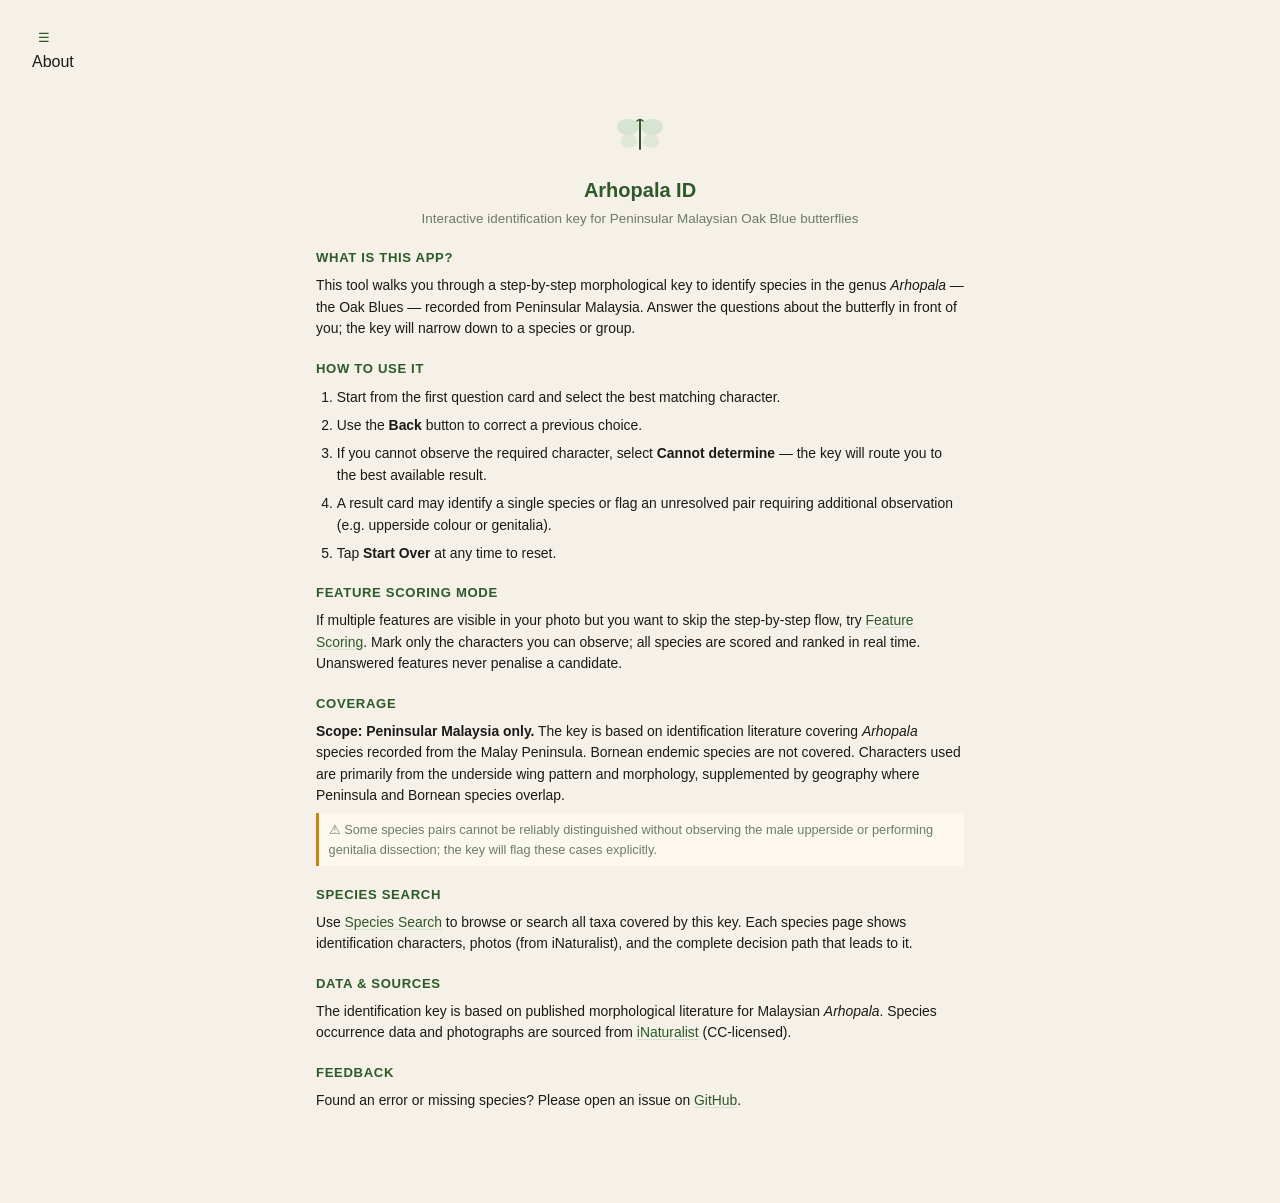
==== about.html @ 47abb202 "Add about.html; link About nav to page; add iNat icon to Feature Scoring candidates - Create about.h" ====
<!DOCTYPE html>
<html lang="en">
<head>
  <meta charset="UTF-8">
  <meta name="viewport" content="width=device-width, initial-scale=1.0">
  <meta name="description" content="About Arhopala ID — interactive identification key for Peninsular Malaysian Oak Blue butterflies.">
  <meta name="theme-color" content="#2d5a27">
  <title>Arhopala ID — About</title>
  <link rel="stylesheet" href="css/style.css">
</head>
<body>

  <div class="app-topbar">
    <button class="menu-btn app-topbar-menu-btn" id="menu-btn" aria-label="Open menu">&#9776;</button>
    <span class="app-topbar-title">About</span>
  </div>

  <div class="about-content" style="max-width:680px;margin:0 auto;padding:1rem 1rem 3rem;">

    <div class="about-hero">
      <div class="about-hero-icon" aria-hidden="true">
        <svg width="52" height="52" viewBox="0 0 52 52" fill="none">
          <ellipse cx="14" cy="20" rx="11" ry="8" fill="#d4e2d0" opacity="0.9"/>
          <ellipse cx="38" cy="20" rx="11" ry="8" fill="#d4e2d0" opacity="0.9"/>
          <ellipse cx="15" cy="34" rx="8" ry="7" fill="#d4e2d0" opacity="0.65"/>
          <ellipse cx="37" cy="34" rx="8" ry="7" fill="#d4e2d0" opacity="0.65"/>
          <line x1="26" y1="13" x2="26" y2="42" stroke="#2d5a27" stroke-width="2" stroke-linecap="round"/>
          <path d="M23 14 Q26 11 29 14" stroke="#2d5a27" stroke-width="1.5" stroke-linecap="round" fill="none"/>
        </svg>
      </div>
      <h3 class="about-app-name">Arhopala ID</h3>
      <p class="about-tagline">Interactive identification key for Peninsular Malaysian Oak Blue butterflies</p>
    </div>

    <section class="about-section">
      <h4 class="about-section-title">What is this app?</h4>
      <p>This tool walks you through a step-by-step morphological key to identify species in the genus <em>Arhopala</em> — the Oak Blues — recorded from Peninsular Malaysia. Answer the questions about the butterfly in front of you; the key will narrow down to a species or group.</p>
    </section>

    <section class="about-section">
      <h4 class="about-section-title">How to use it</h4>
      <ol class="about-steps">
        <li>Start from the first question card and select the best matching character.</li>
        <li>Use the <strong>Back</strong> button to correct a previous choice.</li>
        <li>If you cannot observe the required character, select <strong>Cannot determine</strong> — the key will route you to the best available result.</li>
        <li>A result card may identify a single species or flag an unresolved pair requiring additional observation (e.g. upperside colour or genitalia).</li>
        <li>Tap <strong>Start Over</strong> at any time to reset.</li>
      </ol>
    </section>

    <section class="about-section">
      <h4 class="about-section-title">Feature scoring mode</h4>
      <p>If multiple features are visible in your photo but you want to skip the step-by-step flow, try <a class="about-link" href="checklist.html">Feature Scoring</a>. Mark only the characters you can observe; all species are scored and ranked in real time. Unanswered features never penalise a candidate.</p>
    </section>

    <section class="about-section">
      <h4 class="about-section-title">Coverage</h4>
      <p><strong>Scope: Peninsular Malaysia only.</strong> The key is based on identification literature covering <em>Arhopala</em> species recorded from the Malay Peninsula. Bornean endemic species are not covered. Characters used are primarily from the underside wing pattern and morphology, supplemented by geography where Peninsula and Bornean species overlap.</p>
      <p class="about-note">⚠ Some species pairs cannot be reliably distinguished without observing the male upperside or performing genitalia dissection; the key will flag these cases explicitly.</p>
    </section>

    <section class="about-section">
      <h4 class="about-section-title">Species search</h4>
      <p>Use <a class="about-link" href="species.html">Species Search</a> to browse or search all taxa covered by this key. Each species page shows identification characters, photos (from iNaturalist), and the complete decision path that leads to it.</p>
    </section>

    <section class="about-section">
      <h4 class="about-section-title">Data &amp; sources</h4>
      <p>The identification key is based on published morphological literature for Malaysian <em>Arhopala</em>. Species occurrence data and photographs are sourced from <a class="about-link" href="https://www.inaturalist.org/taxa/47224" target="_blank" rel="noopener noreferrer">iNaturalist</a> (CC-licensed).</p>
    </section>

    <section class="about-section">
      <h4 class="about-section-title">Feedback</h4>
      <p>Found an error or missing species? Please open an issue on <a class="about-link" href="https://github.com/chancsc/Arhopala_id" target="_blank" rel="noopener noreferrer">GitHub</a>.</p>
    </section>

  </div>

  <!-- Hamburger menu overlay -->
  <div id="menu-overlay" class="menu-overlay" role="dialog" aria-modal="true" aria-label="Menu">
    <div class="menu-panel">
      <div class="menu-header">
        <h2 class="menu-title">Arhopala ID</h2>
        <button id="menu-close" class="menu-close" aria-label="Close menu">✕</button>
      </div>
      <nav class="menu-nav" aria-label="Navigation">
        <a href="index.html" class="menu-nav-item" aria-label="ID Key — step-by-step identification">
          <span class="menu-nav-item-label">ID Key</span>
          <span class="menu-nav-item-desc">Step-by-step identification</span>
        </a>
        <a href="checklist.html" class="menu-nav-item" aria-label="Feature Scoring — score multiple features at once">
          <span class="menu-nav-item-label">Feature Scoring</span>
          <span class="menu-nav-item-desc">Score multiple features at once</span>
        </a>
        <a href="species.html" class="menu-nav-item" aria-label="Species Search — browse all covered taxa">
          <span class="menu-nav-item-label">Species Search</span>
          <span class="menu-nav-item-desc">Browse all covered taxa</span>
        </a>
        <button class="menu-nav-item active" id="nav-about" aria-label="About — how to use this app">
          <span class="menu-nav-item-label">About</span>
          <span class="menu-nav-item-desc">How to use this app</span>
        </button>
      </nav>
    </div>
  </div>

  <script>
    (function () {
      const overlay  = document.getElementById('menu-overlay');
      const openBtn  = document.getElementById('menu-btn');
      const closeBtn = document.getElementById('menu-close');
      const aboutBtn = document.getElementById('nav-about');
      function open()  { overlay.classList.add('open');    document.body.style.overflow = 'hidden'; }
      function close() { overlay.classList.remove('open'); document.body.style.overflow = ''; }
      openBtn.addEventListener('click', open);
      closeBtn.addEventListener('click', close);
      if (aboutBtn) aboutBtn.addEventListener('click', close);
      overlay.addEventListener('click', e => { if (e.target === overlay) close(); });
      document.addEventListener('keydown', e => { if (e.key === 'Escape' && overlay.classList.contains('open')) close(); });
    })();
  </script>

</body>
</html>
---- css/style.css ----
/* ===== Reset & Base ===== */
*, *::before, *::after { box-sizing: border-box; margin: 0; padding: 0; }

:root {
  --bg: #f5f0e8;
  --primary: #2d5a27;
  --primary-light: #3d7a35;
  --accent: #c8860a;
  --card: #ffffff;
  --text: #1a1a1a;
  --text-muted: #6b7c6b;
  --border: #d4e2d0;
  --shadow: 0 4px 16px rgba(0, 0, 0, 0.10);
  --radius: 12px;
  --transition: 0.18s ease;
}

html { font-size: 16px; -webkit-text-size-adjust: 100%; }

body {
  background: var(--bg);
  color: var(--text);
  font-family: -apple-system, BlinkMacSystemFont, "Segoe UI", Roboto, "Helvetica Neue", sans-serif;
  line-height: 1.55;
  min-height: 100dvh;
  padding: 1rem;
}

/* ===== Loading ===== */
#loading {
  display: flex;
  flex-direction: column;
  align-items: center;
  justify-content: center;
  min-height: 60dvh;
  gap: 1rem;
  color: var(--text-muted);
}

.spinner {
  width: 40px; height: 40px;
  border: 3px solid var(--border);
  border-top-color: var(--primary);
  border-radius: 50%;
  animation: spin 0.75s linear infinite;
}

@keyframes spin { to { transform: rotate(360deg); } }

/* ===== App container ===== */
#app {
  max-width: 640px;
  margin: 0 auto;
  padding-bottom: 3rem;
}

/* ===== Header ===== */
.app-header {
  text-align: center;
  padding: 1.25rem 0 0.5rem;
}

.app-header h1 {
  font-size: 1.2rem;
  font-weight: 700;
  color: var(--primary);
  letter-spacing: 0.01em;
}

.app-header p {
  font-size: 0.8rem;
  color: var(--text-muted);
  margin-top: 0.15rem;
}

.header-alt-link {
  color: var(--accent);
  text-decoration: none;
  font-size: 0.78rem;
}
.header-alt-link:hover { text-decoration: underline; }

/* ===== Breadcrumb ===== */
.breadcrumb-wrap {
  padding: 0.5rem 0 0.25rem;
  overflow-x: auto;
  white-space: nowrap;
  -webkit-overflow-scrolling: touch;
}

.breadcrumb {
  display: inline-flex;
  align-items: center;
  gap: 0.25rem;
  font-size: 0.72rem;
  color: var(--text-muted);
  min-height: 1.4rem;
}

.breadcrumb .crumb { max-width: 140px; overflow: hidden; text-overflow: ellipsis; white-space: nowrap; }
.breadcrumb .sep { color: var(--border); user-select: none; }
.breadcrumb .crumb-start { font-weight: 600; color: var(--primary); }

/* ===== Progress bar ===== */
.progress-bar-track {
  height: 4px;
  background: var(--border);
  border-radius: 2px;
  margin-bottom: 0.75rem;
  overflow: hidden;
}

.progress-bar-fill {
  height: 100%;
  background: var(--primary);
  border-radius: 2px;
  transition: width 0.3s ease;
  min-width: 4px;
}

/* ===== Card ===== */
.card {
  background: var(--card);
  border-radius: var(--radius);
  box-shadow: var(--shadow);
  padding: 1.5rem;
  animation: slideIn 0.2s ease-out;
}

@keyframes slideIn {
  from { opacity: 0; transform: translateY(8px); }
  to   { opacity: 1; transform: translateY(0); }
}

/* ===== Back button ===== */
.back-btn {
  display: inline-flex;
  align-items: center;
  gap: 0.3rem;
  background: none;
  border: none;
  color: var(--primary);
  font-size: 0.85rem;
  font-weight: 600;
  cursor: pointer;
  padding: 0.25rem 0;
  margin-bottom: 1rem;
  transition: color var(--transition);
}

.back-btn:hover { color: var(--primary-light); }
.back-btn:disabled { opacity: 0.35; pointer-events: none; }
.back-btn svg { flex-shrink: 0; }

/* ===== Question node ===== */
.question-text {
  font-size: 1.2rem;
  font-weight: 700;
  line-height: 1.35;
  margin-bottom: 0.5rem;
}

.question-hint {
  font-size: 0.82rem;
  color: var(--text-muted);
  font-style: italic;
  margin-bottom: 1.25rem;
  padding-left: 0.75rem;
  border-left: 3px solid var(--border);
}

.choices {
  display: flex;
  flex-direction: column;
  gap: 0.6rem;
}

.choice-btn {
  display: block;
  width: 100%;
  min-height: 48px;
  padding: 0.7rem 1rem;
  background: transparent;
  border: 2px solid var(--primary);
  border-radius: 8px;
  color: var(--primary);
  font-size: 0.95rem;
  font-weight: 500;
  text-align: left;
  cursor: pointer;
  transition: background var(--transition), color var(--transition), transform var(--transition);
  line-height: 1.35;
}

.choice-btn:hover {
  background: var(--primary);
  color: #fff;
}

.choice-btn:active {
  transform: scale(0.98);
}

/* ===== Result node ===== */
.card--result {}

.result-badge {
  display: inline-block;
  background: var(--primary);
  color: #fff;
  font-size: 0.7rem;
  font-weight: 700;
  letter-spacing: 0.08em;
  text-transform: uppercase;
  padding: 0.2rem 0.6rem;
  border-radius: 4px;
  margin-bottom: 0.75rem;
}

.species-common {
  font-size: 1.3rem;
  font-weight: 700;
  line-height: 1.25;
  margin-bottom: 0.2rem;
}

.species-name {
  font-size: 0.95rem;
  font-style: italic;
  color: var(--text-muted);
  margin-bottom: 0.75rem;
}

.id-note {
  font-size: 0.87rem;
  background: #f0f5ef;
  border-left: 4px solid var(--primary);
  padding: 0.6rem 0.85rem;
  border-radius: 0 6px 6px 0;
  margin-bottom: 1.25rem;
  color: var(--text);
}

/* ===== Photo gallery ===== */
.photo-gallery {
  display: grid;
  grid-template-columns: repeat(auto-fill, minmax(120px, 1fr));
  gap: 0.5rem;
  margin-bottom: 1.25rem;
}

.photo-gallery img {
  width: 100%;
  aspect-ratio: 1;
  object-fit: cover;
  border-radius: 6px;
  background: var(--border);
  display: block;
}

.photo-item {
  position: relative;
}

.photo-attr {
  display: none;
}

.photo-item:hover .photo-attr {
  display: block;
  position: absolute;
  bottom: 0; left: 0; right: 0;
  background: rgba(0,0,0,0.55);
  color: #fff;
  font-size: 0.6rem;
  padding: 0.2rem 0.3rem;
  border-radius: 0 0 6px 6px;
  text-align: center;
  white-space: nowrap;
  overflow: hidden;
  text-overflow: ellipsis;
}

.photo-placeholder {
  aspect-ratio: 1;
  background: var(--border);
  border-radius: 6px;
  display: flex;
  flex-direction: column;
  align-items: center;
  justify-content: center;
  color: var(--text-muted);
  font-size: 0.75rem;
  text-align: center;
  padding: 0.5rem;
  gap: 0.4rem;
}

/* ===== Action buttons ===== */
.action-row {
  display: flex;
  flex-direction: column;
  gap: 0.6rem;
  margin-top: 0.25rem;
}

.btn-inat {
  display: flex;
  align-items: center;
  justify-content: center;
  gap: 0.4rem;
  width: 100%;
  min-height: 48px;
  padding: 0.75rem 1rem;
  background: var(--primary);
  color: #fff;
  font-size: 0.95rem;
  font-weight: 600;
  border: none;
  border-radius: 8px;
  text-decoration: none;
  cursor: pointer;
  transition: background var(--transition);
}

.btn-inat:hover { background: var(--primary-light); }

.btn-restart {
  display: flex;
  align-items: center;
  justify-content: center;
  gap: 0.4rem;
  width: 100%;
  min-height: 44px;
  padding: 0.6rem 1rem;
  background: transparent;
  color: var(--text-muted);
  font-size: 0.88rem;
  font-weight: 500;
  border: 1.5px solid var(--border);
  border-radius: 8px;
  cursor: pointer;
  transition: border-color var(--transition), color var(--transition);
}

.btn-restart:hover { border-color: var(--primary); color: var(--primary); }

/* ===== Group node ===== */
.result-badge--group { background: var(--accent); }

.group-description {
  font-size: 0.92rem;
  color: var(--text);
  margin-bottom: 1rem;
  line-height: 1.55;
}

.key-features {
  list-style: none;
  margin: 0 0 1.1rem;
  padding: 0;
  display: flex;
  flex-direction: column;
  gap: 0.35rem;
}

.key-features li {
  font-size: 0.85rem;
  padding: 0.35rem 0.6rem 0.35rem 1.5rem;
  background: #f0f5ef;
  border-radius: 5px;
  position: relative;
  color: var(--text);
}

.key-features li::before {
  content: "✓";
  position: absolute;
  left: 0.5rem;
  color: var(--primary);
  font-weight: 700;
}

.btn-species-id {
  display: flex;
  align-items: center;
  justify-content: center;
  gap: 0.4rem;
  width: 100%;
  min-height: 48px;
  padding: 0.75rem 1rem;
  background: var(--primary);
  color: #fff;
  font-size: 0.95rem;
  font-weight: 600;
  border: none;
  border-radius: 8px;
  cursor: pointer;
  margin-bottom: 0.75rem;
  transition: background var(--transition);
}

.btn-species-id:hover { background: var(--primary-light); }

.species-pending {
  font-size: 0.8rem;
  color: var(--text-muted);
  background: #fdf8ef;
  border: 1.5px dashed #e0c87a;
  border-radius: 6px;
  padding: 0.5rem 0.75rem;
  margin-bottom: 1.25rem;
  display: flex;
  align-items: center;
  gap: 0.4rem;
}

/* ===== Error card ===== */
.card--error .error-icon { font-size: 2rem; margin-bottom: 0.5rem; }
.card--error h2 { margin-bottom: 0.5rem; }
.card--error p { color: var(--text-muted); margin-bottom: 1rem; font-size: 0.9rem; }

/* ===== Responsive ===== */
@media (min-width: 640px) {
  body { padding: 1.5rem 2rem; }
  .card { padding: 2rem; }
  .question-text { font-size: 1.35rem; }
  .photo-gallery { grid-template-columns: repeat(auto-fill, minmax(150px, 1fr)); }
  .action-row { flex-direction: row; }
  .btn-inat { flex: 1; }
  .btn-restart { flex: 0 0 auto; width: auto; padding: 0.6rem 1.25rem; }
}

/* ===== Header row with hamburger ===== */
.header-row {
  display: flex;
  align-items: center;
  justify-content: space-between;
  gap: 0.5rem;
}

.header-titles { flex: 1; }

.menu-btn {
  flex-shrink: 0;
  background: none;
  border: none;
  cursor: pointer;
  padding: 0.35rem;
  color: var(--primary);
  border-radius: 6px;
  display: flex;
  align-items: center;
  justify-content: center;
  transition: background var(--transition);
}

.menu-btn:hover { background: var(--border); }

/* ===== Menu overlay & panel ===== */
.menu-overlay {
  position: fixed;
  inset: 0;
  background: rgba(0, 0, 0, 0.45);
  z-index: 1000;
  opacity: 0;
  pointer-events: none;
  transition: opacity 0.22s ease;
}

.menu-overlay.open {
  opacity: 1;
  pointer-events: auto;
}

.menu-panel {
  position: absolute;
  top: 0; right: 0;
  width: min(92vw, 420px);
  height: 100%;
  background: var(--card);
  box-shadow: -4px 0 28px rgba(0, 0, 0, 0.18);
  display: flex;
  flex-direction: column;
  transform: translateX(100%);
  transition: transform 0.25s ease;
  overflow: hidden;
}

.menu-overlay.open .menu-panel {
  transform: translateX(0);
}

/* ===== Menu header bar ===== */
.menu-header {
  display: flex;
  align-items: center;
  gap: 0.5rem;
  padding: 0.9rem 1rem 0.9rem 1.25rem;
  border-bottom: 1px solid var(--border);
  flex-shrink: 0;
  background: var(--card);
}

.menu-title {
  flex: 1;
  font-size: 1rem;
  font-weight: 700;
  color: var(--primary);
  white-space: nowrap;
}

.menu-close {
  background: none;
  border: none;
  cursor: pointer;
  font-size: 1.2rem;
  line-height: 1;
  color: var(--text-muted);
  padding: 0.25rem 0.35rem;
  border-radius: 4px;
  transition: color var(--transition), background var(--transition);
}

.menu-close:hover { color: var(--text); background: var(--border); }

.back-to-search {
  background: none;
  border: none;
  cursor: pointer;
  color: var(--primary);
  font-size: 0.82rem;
  font-weight: 600;
  padding: 0.2rem 0;
  white-space: nowrap;
  flex-shrink: 0;
}

.back-to-search:hover { text-decoration: underline; }

/* ===== Search pane ===== */
#search-pane {
  display: flex;
  flex-direction: column;
  flex: 1;
  overflow: hidden;
}

.search-box {
  padding: 0.7rem 1rem 0.55rem;
  border-bottom: 1px solid var(--border);
  flex-shrink: 0;
}

.search-box input {
  width: 100%;
  padding: 0.55rem 0.85rem;
  border: 1.5px solid var(--border);
  border-radius: 8px;
  font-size: 0.95rem;
  background: var(--bg);
  color: var(--text);
  outline: none;
  transition: border-color var(--transition);
}

.search-box input:focus { border-color: var(--primary); }

.search-count {
  font-size: 0.72rem;
  color: var(--text-muted);
  margin-top: 0.3rem;
  padding-left: 0.1rem;
}

/* ===== Search results list ===== */
.search-results {
  flex: 1;
  overflow-y: auto;
  -webkit-overflow-scrolling: touch;
}

.search-item {
  display: block;
  width: 100%;
  text-align: left;
  background: none;
  border: none;
  border-bottom: 1px solid #f0f0ee;
  padding: 0.65rem 1.25rem;
  cursor: pointer;
  transition: background var(--transition);
}

.search-item:hover { background: #f5f9f4; }
.search-item:active { background: var(--border); }

.search-item-sci {
  display: block;
  font-size: 0.88rem;
  font-style: italic;
  color: var(--text);
  font-weight: 500;
}

.search-item-common {
  display: block;
  font-size: 0.76rem;
  color: var(--text-muted);
  margin-top: 0.08rem;
  font-style: normal;
}

.search-empty {
  padding: 1.5rem 1.25rem;
  color: var(--text-muted);
  font-size: 0.88rem;
}

/* ===== Species detail inside menu ===== */
.species-detail {
  flex: 1;
  overflow-y: auto;
  -webkit-overflow-scrolling: touch;
  padding: 1.25rem;
}

.species-detail .result-badge { margin-bottom: 0.6rem; }
.species-detail .species-name { margin-bottom: 0.6rem; }
.species-detail .id-note { font-size: 0.83rem; margin-bottom: 1rem; }
.species-detail .photo-gallery { margin-bottom: 1rem; }
.species-detail .btn-inat { margin-top: 0; }

/* ===== Menu tabs ===== */
.menu-tabs {
  display: flex;
  border-bottom: 2px solid var(--border);
  background: var(--card);
  flex-shrink: 0;
}

.menu-tab {
  flex: 1;
  padding: 0.6rem 0.5rem;
  background: none;
  border: none;
  border-bottom: 2.5px solid transparent;
  margin-bottom: -2px;
  font-size: 0.88rem;
  font-weight: 500;
  color: var(--text-muted);
  cursor: pointer;
  transition: color var(--transition), border-color var(--transition);
}

.menu-tab:hover { color: var(--primary); }

.menu-tab.active {
  color: var(--primary);
  border-bottom-color: var(--primary);
  font-weight: 600;
}

/* ===== About pane ===== */
.about-pane {
  flex: 1;
  overflow-y: auto;
  -webkit-overflow-scrolling: touch;
}

.about-content {
  padding: 1.25rem 1.25rem 2rem;
}

.about-hero {
  text-align: center;
  padding: 1rem 0 1.25rem;
}

.about-hero-icon {
  margin-bottom: 0.5rem;
}

.about-app-name {
  font-size: 1.25rem;
  font-weight: 700;
  color: var(--primary);
  margin-bottom: 0.2rem;
}

.about-tagline {
  font-size: 0.84rem;
  color: var(--text-muted);
  line-height: 1.45;
}

.about-section {
  margin-bottom: 1.2rem;
}

.about-section-title {
  font-size: 0.82rem;
  font-weight: 700;
  text-transform: uppercase;
  letter-spacing: 0.05em;
  color: var(--primary);
  margin-bottom: 0.4rem;
}

.about-section p {
  font-size: 0.87rem;
  line-height: 1.55;
  color: var(--text);
  margin-bottom: 0.4rem;
}

.about-section p em { font-style: italic; }

.about-note {
  font-size: 0.8rem !important;
  color: var(--text-muted) !important;
  background: #fdf8ef;
  border-left: 3px solid var(--accent);
  padding: 0.4rem 0.6rem;
  border-radius: 0 4px 4px 0;
}

.about-steps {
  padding-left: 1.3rem;
  font-size: 0.87rem;
  line-height: 1.6;
  color: var(--text);
}

.about-steps li { margin-bottom: 0.35rem; }

.about-link {
  color: var(--primary);
  text-decoration: underline;
  text-decoration-color: var(--border);
  text-underline-offset: 2px;
}

.about-link:hover { text-decoration-color: var(--primary); }

/* ===== Decision path display ===== */
.path-details {
  margin: 0.6rem 0 1rem;
  border: 1px solid var(--border);
  border-radius: 8px;
  overflow: hidden;
}

.path-summary {
  padding: 0.5rem 0.75rem;
  cursor: pointer;
  font-size: 0.78rem;
  font-weight: 600;
  color: var(--primary);
  background: #f0f6ee;
  user-select: none;
  list-style: none;
}

.path-summary::-webkit-details-marker { display: none; }

.path-summary::before {
  content: '▶ ';
  font-size: 0.6rem;
  vertical-align: 1px;
}

details[open] .path-summary::before { content: '▼ '; }

.path-content {
  padding: 0.65rem 0.75rem 0.5rem;
  background: var(--card);
}

.path-steps {
  margin: 0;
  padding: 0;
  list-style: none;
  counter-reset: step-cnt;
}

.path-step {
  counter-increment: step-cnt;
  margin-bottom: 0.55rem;
  padding-left: 1.4rem;
  position: relative;
}

.path-step::before {
  content: counter(step-cnt);
  position: absolute;
  left: 0;
  top: 0.05rem;
  font-size: 0.65rem;
  font-weight: 700;
  color: var(--text-muted);
  background: var(--border);
  width: 1.05rem;
  height: 1.05rem;
  border-radius: 50%;
  display: flex;
  align-items: center;
  justify-content: center;
  line-height: 1;
}

.path-q {
  display: block;
  font-size: 0.77rem;
  color: #555;
  line-height: 1.35;
}

.path-qnum {
  display: inline-block;
  font-size: 0.62rem;
  font-weight: 700;
  font-variant-numeric: tabular-nums;
  color: var(--primary);
  background: var(--border);
  border-radius: 3px;
  padding: 0.05em 0.3em;
  margin-right: 0.2em;
  vertical-align: 0.05em;
  letter-spacing: 0;
}

.path-a {
  display: block;
  font-size: 0.77rem;
  color: var(--primary);
  font-weight: 600;
  margin-top: 0.1rem;
}

.path-step--group {
  margin-bottom: 0.4rem;
  padding-left: 0;
  counter-increment: none;
}

.path-step--group::before { display: none; }

.path-group {
  display: inline-block;
  font-size: 0.74rem;
  font-style: italic;
  color: var(--accent);
  background: #fdf8ef;
  border: 1px solid #f0d89a;
  padding: 0.1rem 0.45rem;
  border-radius: 4px;
}

.path-divider {
  border: none;
  border-top: 1px dashed var(--border);
  margin: 0.6rem 0;
}

.path-label {
  font-size: 0.7rem;
  font-weight: 700;
  text-transform: uppercase;
  letter-spacing: 0.04em;
  color: var(--text-muted);
  margin-bottom: 0.3rem;
}

.path-variant-note {
  margin-top: 0.5rem;
  font-size: 0.72rem;
  color: var(--text-muted);
  font-style: italic;
}

.path-details--skip .path-summary {
  background: #fdf8ef;
  color: var(--accent);
}

.path-skip-note {
  font-size: 0.72rem;
  color: var(--text-muted);
  font-style: italic;
  margin: 0 0 0.5rem;
}

.path-step--skip .path-a {
  color: #9e6c00;
  font-style: italic;
}
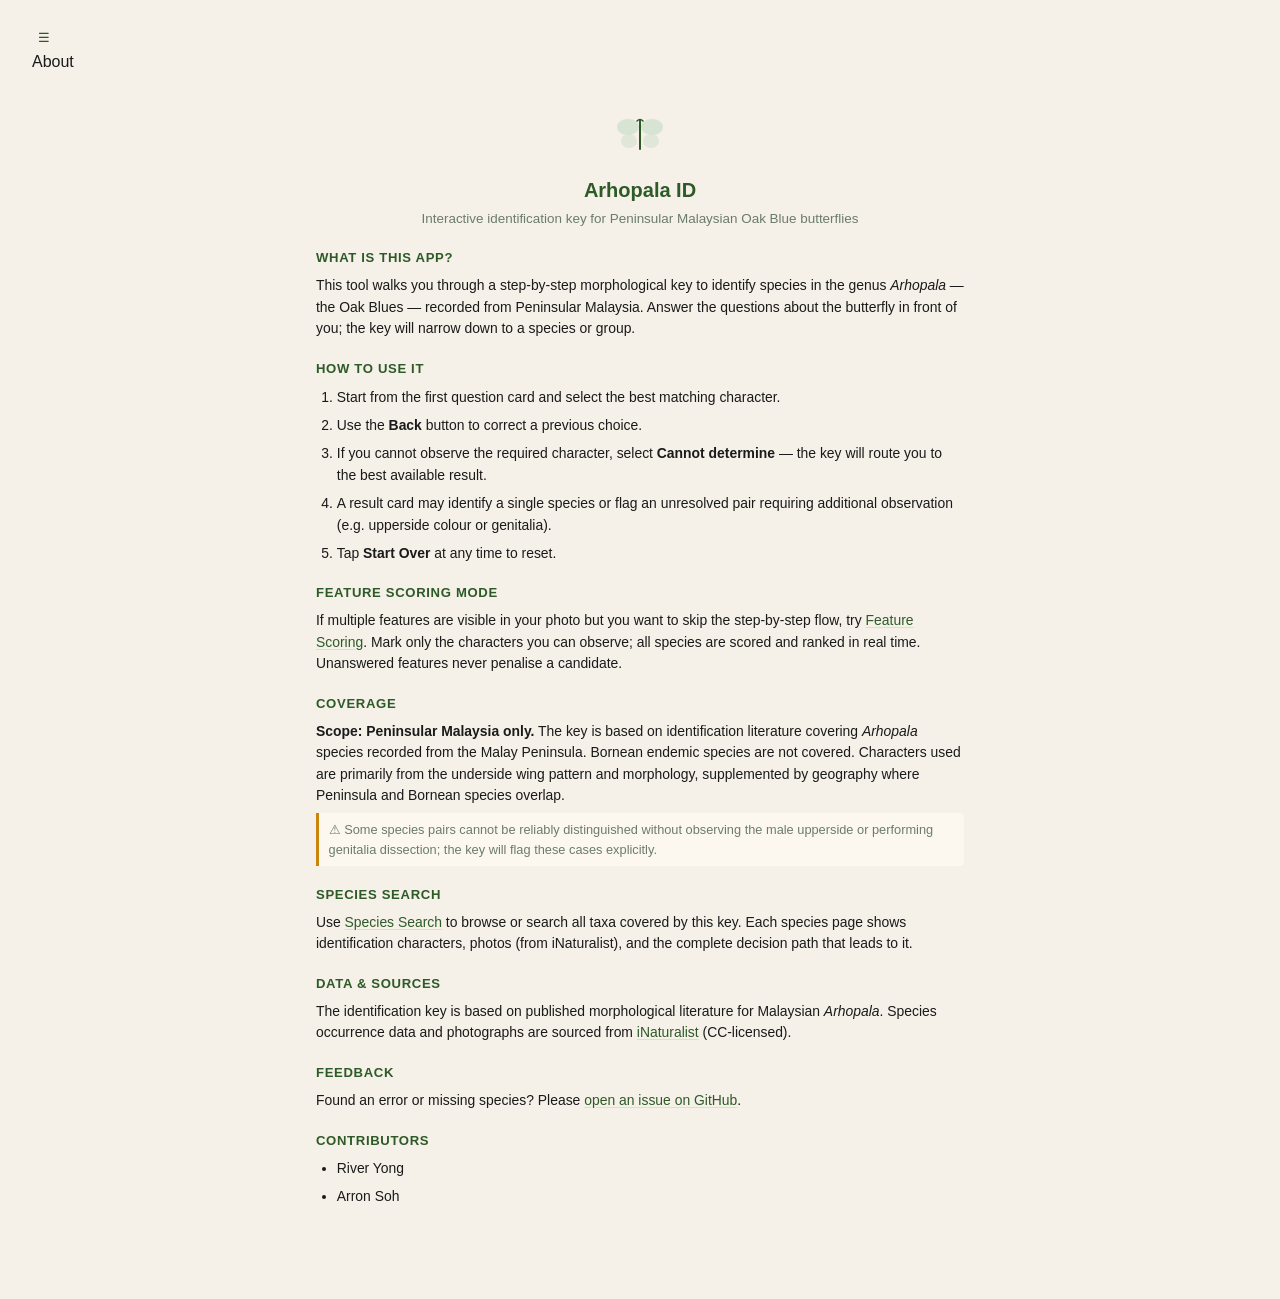
==== commit 6c7e8284: "Update about.html: fix feedback link to issues page; add Contributors section https://claude.ai/code" ====
--- a/about.html
+++ b/about.html
@@ -71,7 +71,15 @@
 
     <section class="about-section">
       <h4 class="about-section-title">Feedback</h4>
-      <p>Found an error or missing species? Please open an issue on <a class="about-link" href="https://github.com/chancsc/Arhopala_id" target="_blank" rel="noopener noreferrer">GitHub</a>.</p>
+      <p>Found an error or missing species? Please <a class="about-link" href="https://github.com/chancsc/Arhopala_id/issues" target="_blank" rel="noopener noreferrer">open an issue on GitHub</a>.</p>
+    </section>
+
+    <section class="about-section">
+      <h4 class="about-section-title">Contributors</h4>
+      <ul class="about-steps">
+        <li>River Yong</li>
+        <li>Arron Soh</li>
+      </ul>
     </section>
 
   </div>
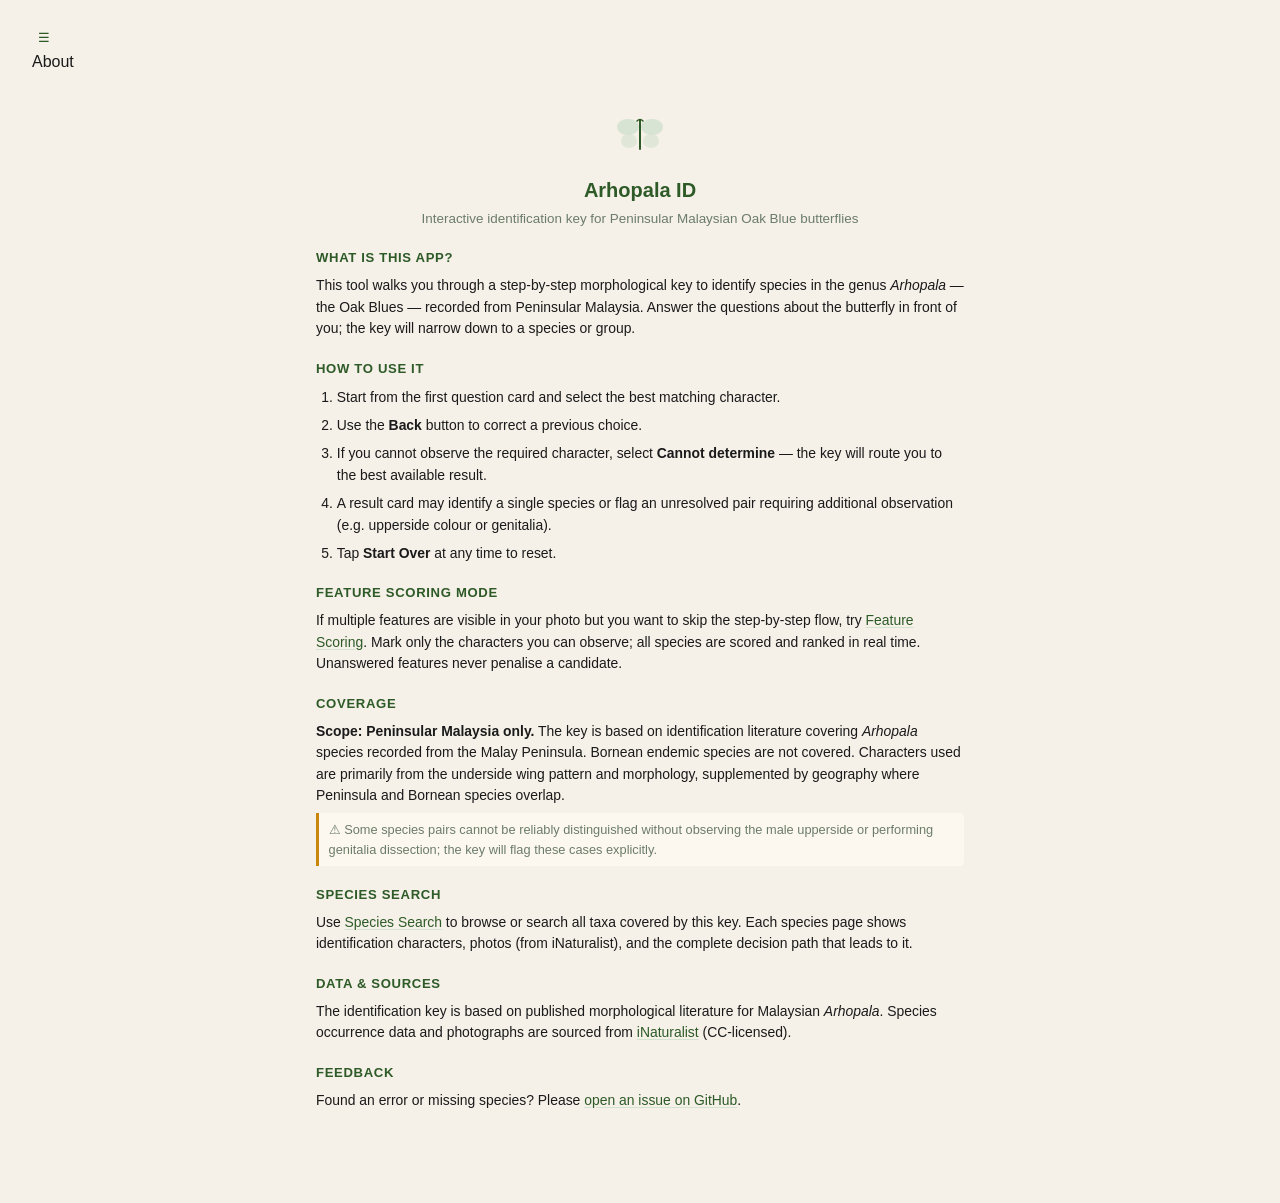
==== commit 1f6a492a: "Add Visual Guide page with wing venation diagram and wire into all nav menus - New guide.html with A" ====
--- a/about.html
+++ b/about.html
@@ -74,14 +74,6 @@
       <p>Found an error or missing species? Please <a class="about-link" href="https://github.com/chancsc/Arhopala_id/issues" target="_blank" rel="noopener noreferrer">open an issue on GitHub</a>.</p>
     </section>
 
-    <section class="about-section">
-      <h4 class="about-section-title">Contributors</h4>
-      <ul class="about-steps">
-        <li>River Yong</li>
-        <li>Arron Soh</li>
-      </ul>
-    </section>
-
   </div>
 
   <!-- Hamburger menu overlay -->
@@ -103,6 +95,10 @@
         <a href="species.html" class="menu-nav-item" aria-label="Species Search — browse all covered taxa">
           <span class="menu-nav-item-label">Species Search</span>
           <span class="menu-nav-item-desc">Browse all covered taxa</span>
+        </a>
+        <a href="guide.html" class="menu-nav-item" id="nav-guide" aria-label="Visual Guide — wing diagrams and terminology">
+          <span class="menu-nav-item-label">Visual Guide</span>
+          <span class="menu-nav-item-desc">Wing diagrams &amp; terminology</span>
         </a>
         <button class="menu-nav-item active" id="nav-about" aria-label="About — how to use this app">
           <span class="menu-nav-item-label">About</span>
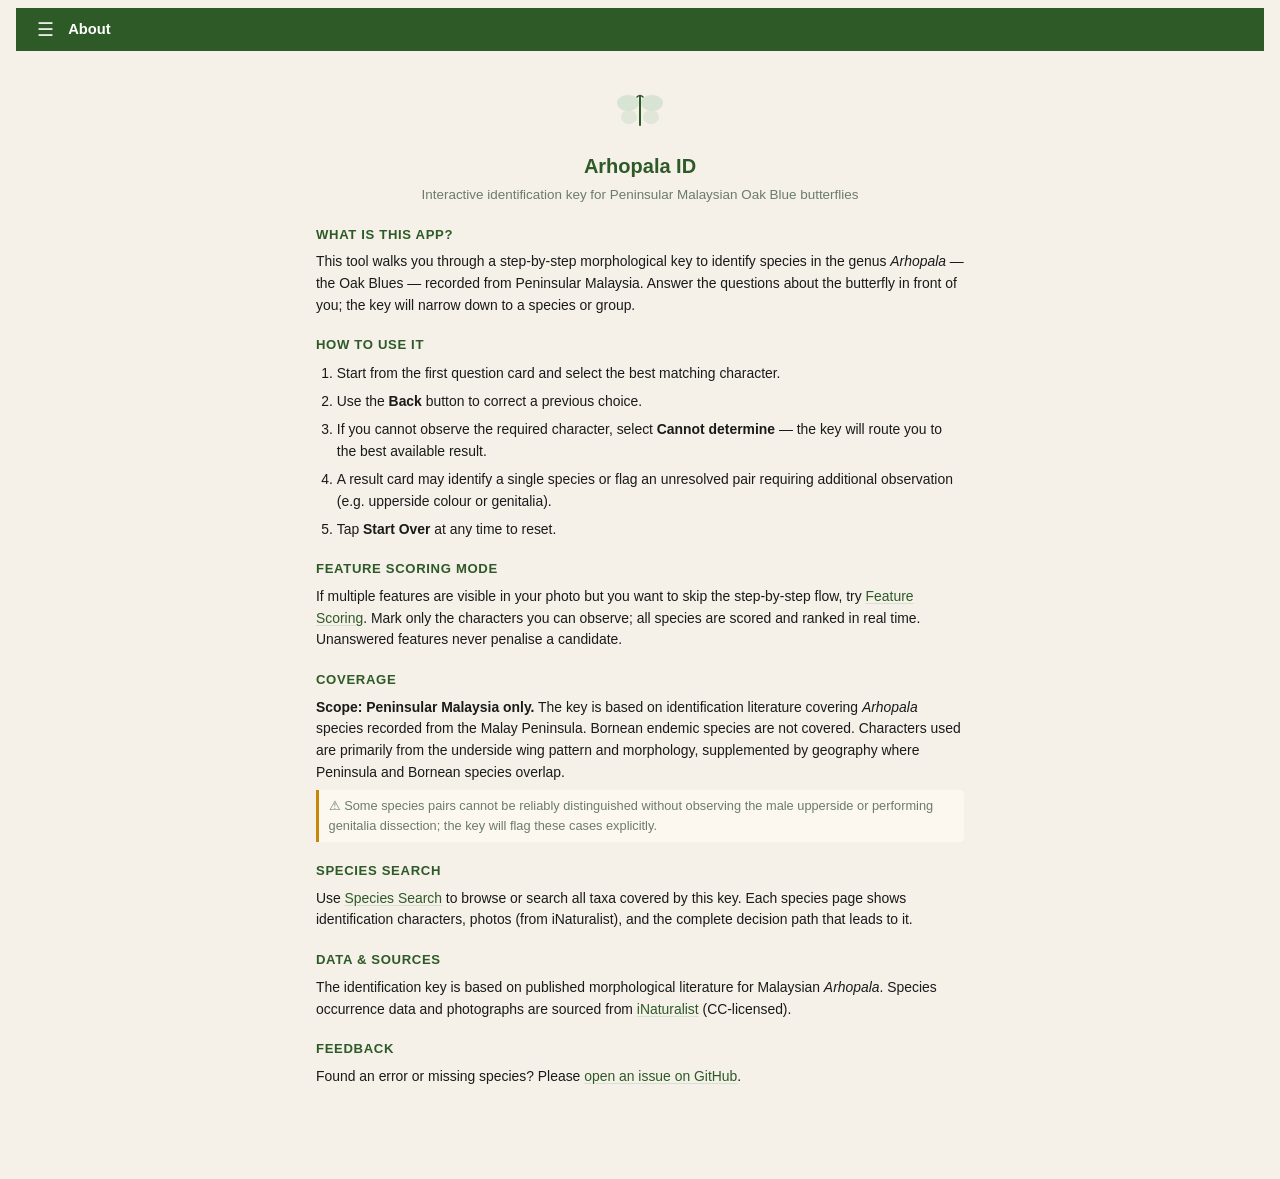
==== commit 4933d5b7: "Make 'Where to Start' the landing page; move ID Key to key.html index.html is now a static landing p" ====
--- a/about.html
+++ b/about.html
@@ -84,15 +84,15 @@
         <button id="menu-close" class="menu-close" aria-label="Close menu">✕</button>
       </div>
       <nav class="menu-nav" aria-label="Navigation">
-        <a href="index.html" class="menu-nav-item" aria-label="ID Key — step-by-step identification">
-          <span class="menu-nav-item-label">ID Key</span>
-          <span class="menu-nav-item-desc">Step-by-step identification</span>
+        <a href="index.html" class="menu-nav-item" id="nav-home" aria-label="Home — where to start">
+          <span class="menu-nav-item-label">Home</span>
+          <span class="menu-nav-item-desc">Where to start</span>
         </a>
-        <a href="checklist.html" class="menu-nav-item" aria-label="Feature Scoring — score multiple features at once">
+        <a href="checklist.html" class="menu-nav-item" id="nav-scoring" aria-label="Feature Scoring — score multiple features at once">
           <span class="menu-nav-item-label">Feature Scoring</span>
           <span class="menu-nav-item-desc">Score multiple features at once</span>
         </a>
-        <a href="species.html" class="menu-nav-item" aria-label="Species Search — browse all covered taxa">
+        <a href="species.html" class="menu-nav-item" id="nav-species" aria-label="Species Search — browse all covered taxa">
           <span class="menu-nav-item-label">Species Search</span>
           <span class="menu-nav-item-desc">Browse all covered taxa</span>
         </a>
--- a/css/style.css
+++ b/css/style.css
@@ -631,34 +631,45 @@
 .species-detail .photo-gallery { margin-bottom: 1rem; }
 .species-detail .btn-inat { margin-top: 0; }
 
-/* ===== Menu tabs ===== */
-.menu-tabs {
-  display: flex;
-  border-bottom: 2px solid var(--border);
-  background: var(--card);
+/* ===== Menu nav ===== */
+.menu-nav {
+  padding: 0.5rem 0.75rem;
+  border-bottom: 1px solid var(--border);
   flex-shrink: 0;
 }
 
-.menu-tab {
-  flex: 1;
-  padding: 0.6rem 0.5rem;
+.menu-nav-item {
+  display: flex;
+  flex-direction: column;
+  align-items: flex-start;
+  width: 100%;
+  padding: 0.6rem 0.75rem;
+  border: none;
   background: none;
-  border: none;
-  border-bottom: 2.5px solid transparent;
-  margin-bottom: -2px;
-  font-size: 0.88rem;
-  font-weight: 500;
-  color: var(--text-muted);
-  cursor: pointer;
-  transition: color var(--transition), border-color var(--transition);
-}
-
-.menu-tab:hover { color: var(--primary); }
-
-.menu-tab.active {
-  color: var(--primary);
-  border-bottom-color: var(--primary);
+  border-radius: 8px;
+  cursor: pointer;
+  text-align: left;
+  text-decoration: none;
+  color: var(--text);
+  transition: background var(--transition);
+  margin-bottom: 0.1rem;
+}
+
+.menu-nav-item:hover { background: var(--border); }
+.menu-nav-item.active { background: rgba(45, 90, 39, 0.1); }
+
+.menu-nav-item-label {
+  font-size: 0.93rem;
   font-weight: 600;
+  color: var(--text);
+}
+
+.menu-nav-item.active .menu-nav-item-label { color: var(--primary); }
+
+.menu-nav-item-desc {
+  font-size: 0.76rem;
+  color: var(--text-muted);
+  margin-top: 0.08rem;
 }
 
 /* ===== About pane ===== */
@@ -895,3 +906,65 @@
   color: #9e6c00;
   font-style: italic;
 }
+
+/* ===== App topbar (ID Key + Species Search pages) ===== */
+.app-topbar {
+  position: sticky;
+  top: 0;
+  z-index: 20;
+  background: var(--primary);
+  color: #fff;
+  display: flex;
+  align-items: center;
+  gap: 0.6rem;
+  padding: 0.55rem 1rem;
+  margin: -1rem -1rem 0;
+}
+.app-topbar-menu-btn {
+  color: rgba(255,255,255,0.88);
+  flex-shrink: 0;
+  font-size: 1.2rem;
+  line-height: 1;
+  padding: 0.2rem 0.3rem;
+}
+.app-topbar-menu-btn:hover { background: rgba(255,255,255,0.15) !important; color: #fff; }
+.app-topbar-title {
+  font-size: 0.92rem;
+  font-weight: 600;
+  flex: 1;
+  white-space: nowrap;
+  overflow: hidden;
+  text-overflow: ellipsis;
+}
+
+/* ===== Species page content area ===== */
+.sp-page {
+  max-width: 680px;
+  margin: 0 auto;
+  padding: 1rem 1rem 2rem;
+}
+.sp-back-btn {
+  background: none;
+  border: none;
+  color: var(--primary);
+  font-size: 0.85rem;
+  cursor: pointer;
+  padding: 0.4rem 0;
+  margin-bottom: 0.5rem;
+  display: flex;
+  align-items: center;
+  gap: 0.3rem;
+}
+.sp-back-btn:hover { text-decoration: underline; }
+
+/* ===== Species detail — wide view ===== */
+#species-app.species-view .sp-page { max-width: none; }
+
+#species-app.species-view .path-q { font-size: 0.9rem; }
+#species-app.species-view .path-a { font-size: 0.9rem; }
+#species-app.species-view .path-summary { font-size: 0.85rem; }
+#species-app.species-view .path-label { font-size: 0.78rem; }
+#species-app.species-view .path-group { font-size: 0.82rem; }
+#species-app.species-view .path-variant-note { font-size: 0.82rem; }
+#species-app.species-view .path-skip-note { font-size: 0.82rem; }
+#species-app.species-view .species-detail .id-note { font-size: 0.92rem; }
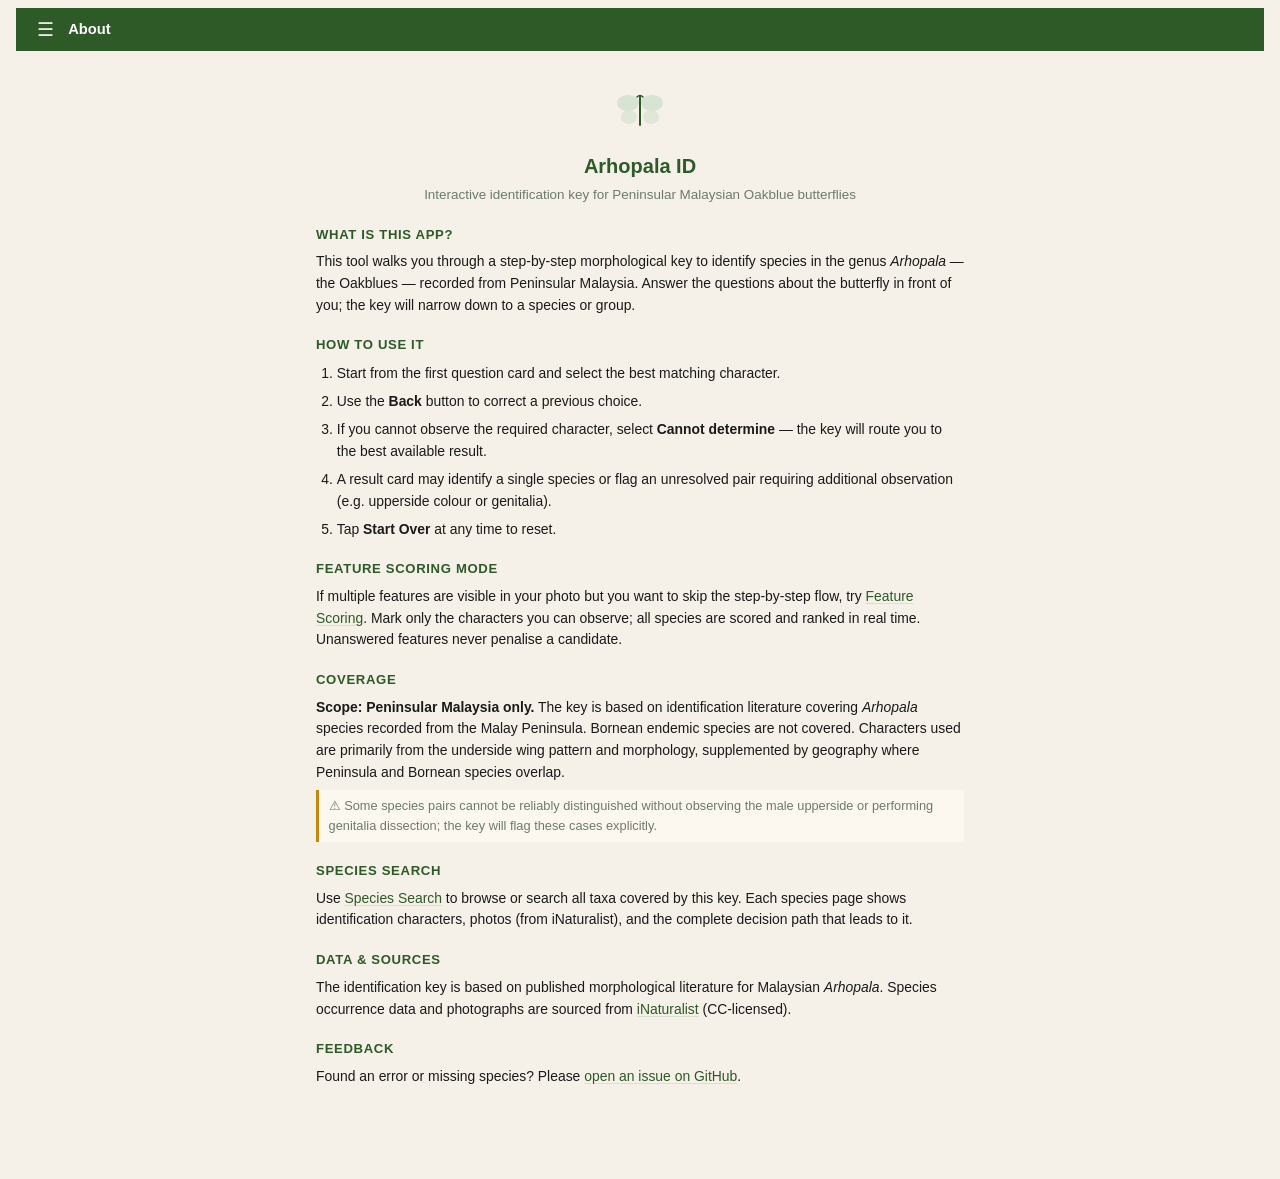
==== commit 1aa8a685: "Update landing page tagline wording and standardize Oak Blue to Oakblue" ====
--- a/about.html
+++ b/about.html
@@ -3,7 +3,7 @@
 <head>
   <meta charset="UTF-8">
   <meta name="viewport" content="width=device-width, initial-scale=1.0">
-  <meta name="description" content="About Arhopala ID — interactive identification key for Peninsular Malaysian Oak Blue butterflies.">
+  <meta name="description" content="About Arhopala ID — interactive identification key for Peninsular Malaysian Oakblue butterflies.">
   <meta name="theme-color" content="#2d5a27">
   <title>Arhopala ID — About</title>
   <link rel="stylesheet" href="css/style.css">
@@ -29,12 +29,12 @@
         </svg>
       </div>
       <h3 class="about-app-name">Arhopala ID</h3>
-      <p class="about-tagline">Interactive identification key for Peninsular Malaysian Oak Blue butterflies</p>
+      <p class="about-tagline">Interactive identification key for Peninsular Malaysian Oakblue butterflies</p>
     </div>
 
     <section class="about-section">
       <h4 class="about-section-title">What is this app?</h4>
-      <p>This tool walks you through a step-by-step morphological key to identify species in the genus <em>Arhopala</em> — the Oak Blues — recorded from Peninsular Malaysia. Answer the questions about the butterfly in front of you; the key will narrow down to a species or group.</p>
+      <p>This tool walks you through a step-by-step morphological key to identify species in the genus <em>Arhopala</em> — the Oakblues — recorded from Peninsular Malaysia. Answer the questions about the butterfly in front of you; the key will narrow down to a species or group.</p>
     </section>
 
     <section class="about-section">
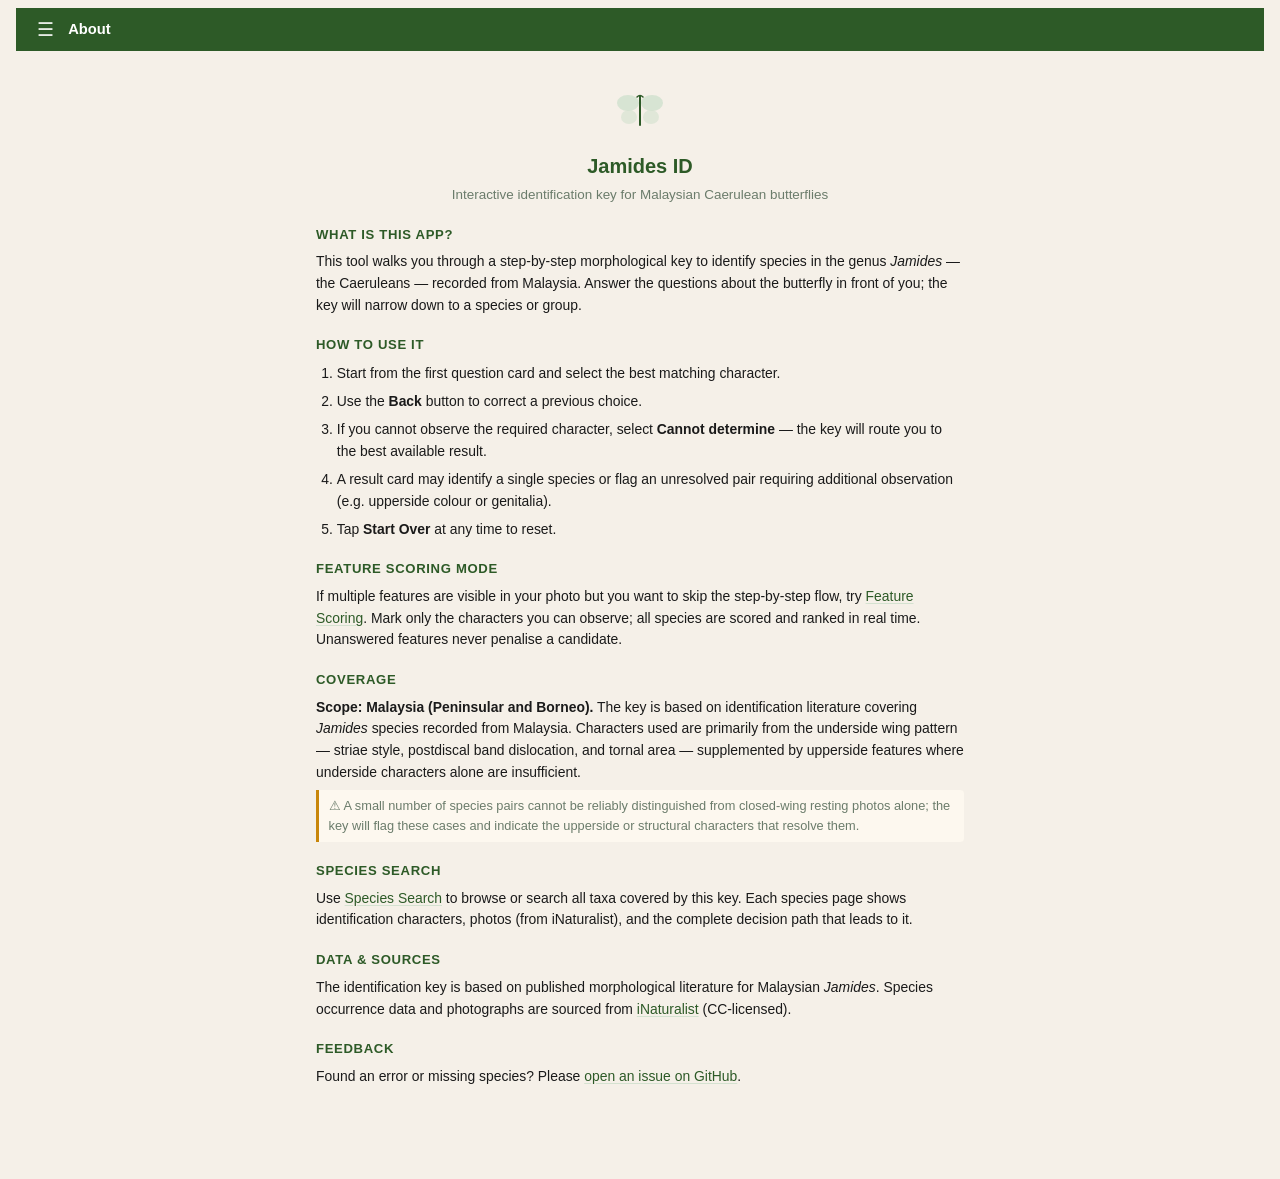
==== commit d21372c3: "Phase 1: rebrand Arhopala → Jamides; adapt scoring engine - All HTML, README: Arhopala ID → Jamides " ====
--- a/about.html
+++ b/about.html
@@ -3,9 +3,9 @@
 <head>
   <meta charset="UTF-8">
   <meta name="viewport" content="width=device-width, initial-scale=1.0">
-  <meta name="description" content="About Arhopala ID — interactive identification key for Peninsular Malaysian Oakblue butterflies.">
+  <meta name="description" content="About Jamides ID — interactive identification key for Malaysian Caerulean butterflies.">
   <meta name="theme-color" content="#2d5a27">
-  <title>Arhopala ID — About</title>
+  <title>Jamides ID — About</title>
   <link rel="stylesheet" href="css/style.css">
 </head>
 <body>
@@ -28,13 +28,13 @@
           <path d="M23 14 Q26 11 29 14" stroke="#2d5a27" stroke-width="1.5" stroke-linecap="round" fill="none"/>
         </svg>
       </div>
-      <h3 class="about-app-name">Arhopala ID</h3>
-      <p class="about-tagline">Interactive identification key for Peninsular Malaysian Oakblue butterflies</p>
+      <h3 class="about-app-name">Jamides ID</h3>
+      <p class="about-tagline">Interactive identification key for Malaysian Caerulean butterflies</p>
     </div>
 
     <section class="about-section">
       <h4 class="about-section-title">What is this app?</h4>
-      <p>This tool walks you through a step-by-step morphological key to identify species in the genus <em>Arhopala</em> — the Oakblues — recorded from Peninsular Malaysia. Answer the questions about the butterfly in front of you; the key will narrow down to a species or group.</p>
+      <p>This tool walks you through a step-by-step morphological key to identify species in the genus <em>Jamides</em> — the Caeruleans — recorded from Malaysia. Answer the questions about the butterfly in front of you; the key will narrow down to a species or group.</p>
     </section>
 
     <section class="about-section">
@@ -55,8 +55,8 @@
 
     <section class="about-section">
       <h4 class="about-section-title">Coverage</h4>
-      <p><strong>Scope: Peninsular Malaysia only.</strong> The key is based on identification literature covering <em>Arhopala</em> species recorded from the Malay Peninsula. Bornean endemic species are not covered. Characters used are primarily from the underside wing pattern and morphology, supplemented by geography where Peninsula and Bornean species overlap.</p>
-      <p class="about-note">⚠ Some species pairs cannot be reliably distinguished without observing the male upperside or performing genitalia dissection; the key will flag these cases explicitly.</p>
+      <p><strong>Scope: Malaysia (Peninsular and Borneo).</strong> The key is based on identification literature covering <em>Jamides</em> species recorded from Malaysia. Characters used are primarily from the underside wing pattern — striae style, postdiscal band dislocation, and tornal area — supplemented by upperside features where underside characters alone are insufficient.</p>
+      <p class="about-note">⚠ A small number of species pairs cannot be reliably distinguished from closed-wing resting photos alone; the key will flag these cases and indicate the upperside or structural characters that resolve them.</p>
     </section>
 
     <section class="about-section">
@@ -66,12 +66,12 @@
 
     <section class="about-section">
       <h4 class="about-section-title">Data &amp; sources</h4>
-      <p>The identification key is based on published morphological literature for Malaysian <em>Arhopala</em>. Species occurrence data and photographs are sourced from <a class="about-link" href="https://www.inaturalist.org/taxa/47224" target="_blank" rel="noopener noreferrer">iNaturalist</a> (CC-licensed).</p>
+      <p>The identification key is based on published morphological literature for Malaysian <em>Jamides</em>. Species occurrence data and photographs are sourced from <a class="about-link" href="https://www.inaturalist.org" target="_blank" rel="noopener noreferrer">iNaturalist</a> (CC-licensed).</p>
     </section>
 
     <section class="about-section">
       <h4 class="about-section-title">Feedback</h4>
-      <p>Found an error or missing species? Please <a class="about-link" href="https://github.com/chancsc/Arhopala_id/issues" target="_blank" rel="noopener noreferrer">open an issue on GitHub</a>.</p>
+      <p>Found an error or missing species? Please <a class="about-link" href="https://github.com/chancsc/Jamides_id/issues" target="_blank" rel="noopener noreferrer">open an issue on GitHub</a>.</p>
     </section>
 
   </div>
@@ -80,7 +80,7 @@
   <div id="menu-overlay" class="menu-overlay" role="dialog" aria-modal="true" aria-label="Menu">
     <div class="menu-panel">
       <div class="menu-header">
-        <h2 class="menu-title">Arhopala ID</h2>
+        <h2 class="menu-title">Jamides ID</h2>
         <button id="menu-close" class="menu-close" aria-label="Close menu">✕</button>
       </div>
       <nav class="menu-nav" aria-label="Navigation">
